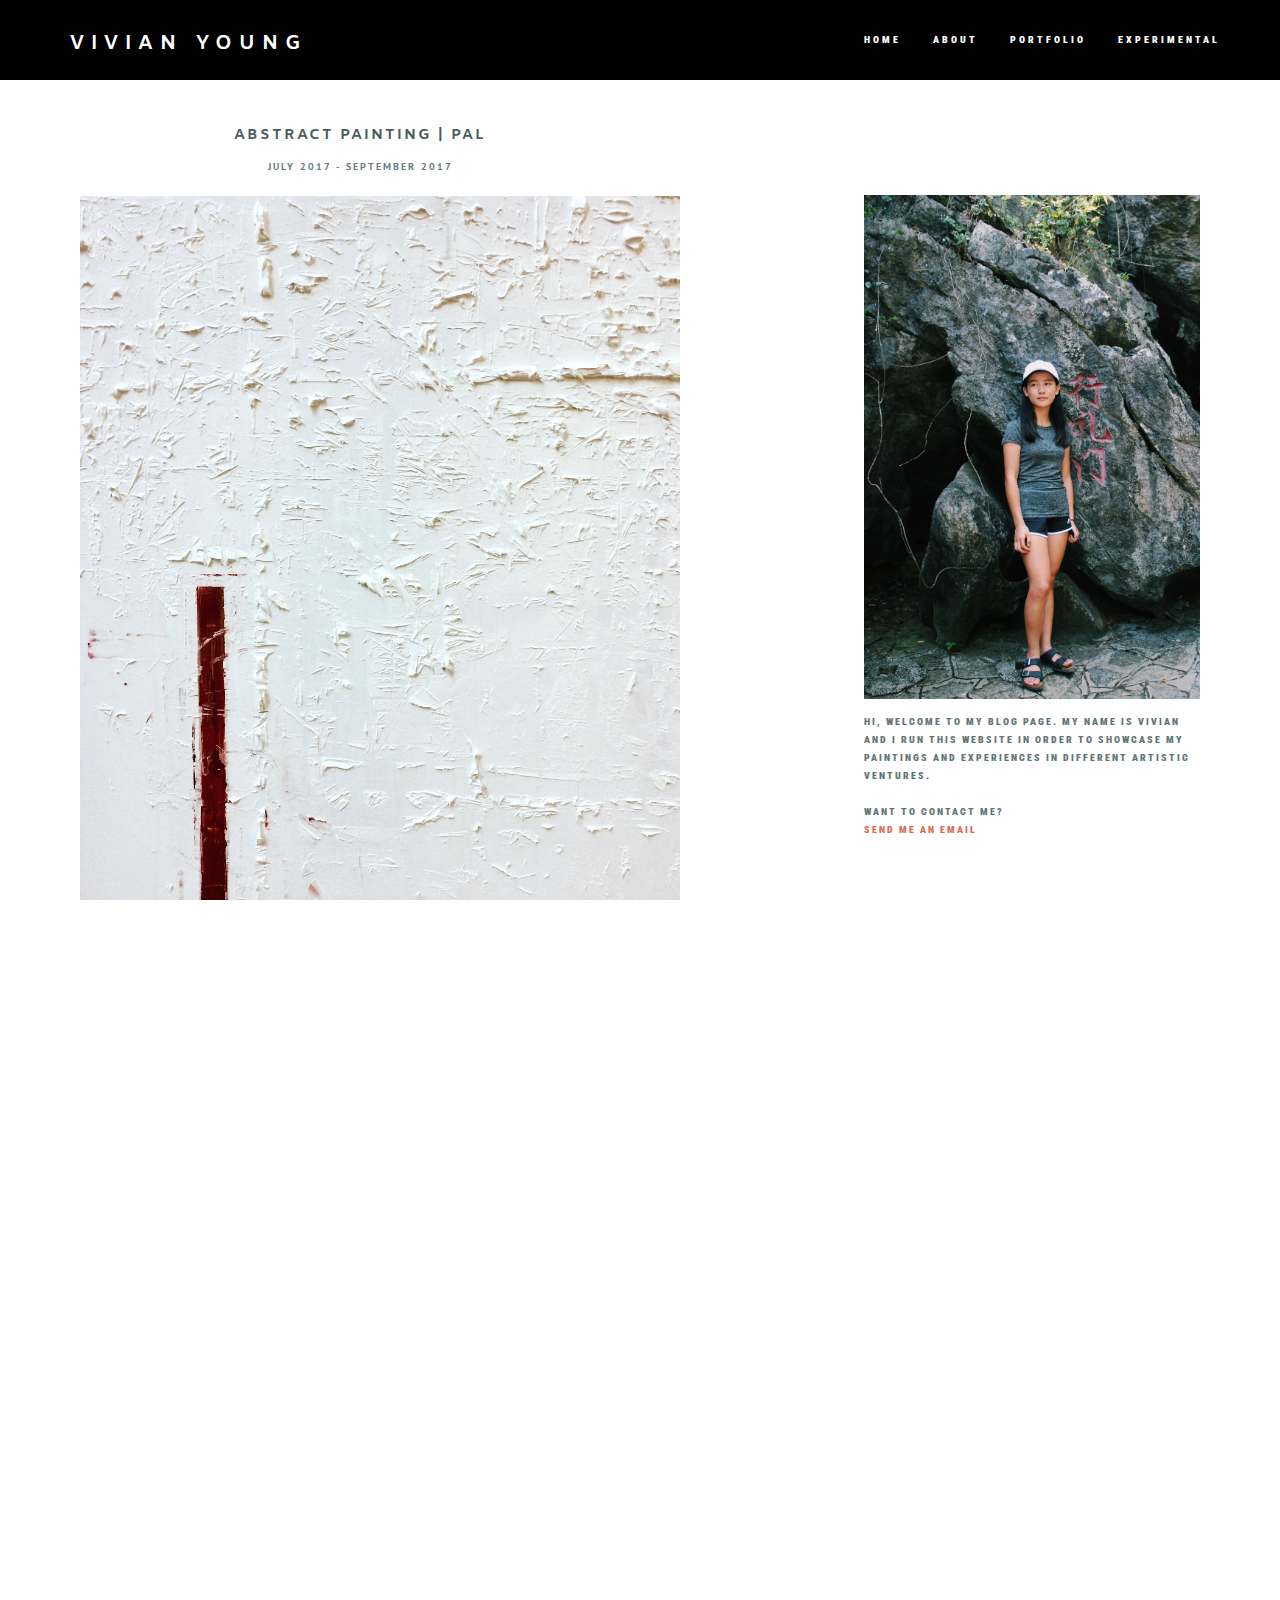
==== index.html @ 4f00ebea "Initial commit" ====
<!DOCTYPE html>
<html>
  <head>
    <link rel="shortcut icon" type="image/x-icon" href="resources/images/blackcircle.ico" />
    <link rel="stylesheet" type="text/css" href="resources/css/updates.css">
    <link href="https://fonts.googleapis.com/css?family=Amiko:600|Roboto+Condensed:300|PT+Sans" rel="stylesheet">
    <meta charset="utf-8">
    <title>Updates | Vivian Young</title>
  </head>
  <body>
    <!-- HEADER -->
    <div class="title">
      <a id="name" href="index.html">VIVIAN YOUNG</a>
      <!-- NAVIGATION BAR -->
      <div id="nav">
        <a href="index.html">HOME</a>
        <a href="about.html">ABOUT</a>
        <a href="portfolio_selection.html">PORTFOLIO</a>
        <!-- <a class="active" href="updates.html">BLOG</a> -->
        <!-- <div class="dropdown">
          <a class="active" style="padding-bottom:5px;" href="updates.html" class="dropbtn">BLOG</a>
          <div class="dropdown-content">
            <a href="pal.html">PAL</a>
            <a href="sfai.html">SFAI</a>
            <a href="wip.html">NUMU</a>
          </div>
        </div> -->
        <a href="experiments.html">EXPERIMENTAL</a>
      </div>
    </div>

    <!-- PAGE -->
    <div id="container">
      <div id="posts">
        <!-- POSTS -->
        <div id="PAL" class="post">
          <h3>ABSTRACT PAINTING | PAL</h3>
          <p>JULY 2017 - SEPTEMBER 2017</p>
          <br>
          <img src="resources/images/abstract1.jpg" width="600" style="padding-bottom:30px;">
          <center>
            <a href="pal.html" class="button">READ MORE</a>
          </center>
        </div>
        <hr>
        <div id="SFAI" class="post">
          <h3>SFAI PRECOLLEGE 2017</h3>
          <p>JUNE 2017 - JULY 2017</p>
          <br>
          <img src="resources/images/sfai_wip.jpg" width="600" style="padding-bottom:30px;">
          <center>
            <a href="sfai.html" class="button">READ MORE</a>
          </center>
        </div>
        <hr>
        <div id="NUMU" class="post">
          <h3>ART WORKSHOPS AT THE NEW MUSEUM OF LOS GATOS</h3>
          <p>DECEMBER 2016 - FEBRUARY 2017</p>
          <br>
          <img src="resources/images/numu.jpg" width="600" style="padding-bottom:30px;">
          <center>
            <a href="wip.html" class="button">READ MORE</a>
          </center>
        </div>
      </div>
      <!-- RIGHT SIDE -->
      <div id="right_side">
        <div id="bio">
          <img width="100%" src="resources/images/me.jpg">
          <p id="hello">
            HI, WELCOME TO MY BLOG PAGE. MY NAME IS VIVIAN AND I RUN THIS WEBSITE IN ORDER TO SHOWCASE MY
            PAINTINGS AND EXPERIENCES IN DIFFERENT ARTISTIC VENTURES.<br><br>
            WANT TO CONTACT ME?<br>
            <a href="mailto:vivianyoungart@gmail.com?Subject=Hello" target="_top">SEND ME AN EMAIL</a>
            <br><br>
          </p>
        </div>
      </div>
    </div>

<!-- FOOTER -->
    <div class= "footer" >
      <center>
        <p></p>
      </center>

      <a id="iglogo" class="logo" href="https://instagram.com/v.ivian.young" target="_blank">
        <img hspace="10" border="0" alt="Instagram" src="resources/images/iglogo.png" width="20" height="20">
      </a>
      <!-- <a id="youtube" class="logo" href="https://www.youtube.com/channel/UC4RAYYw8TmQG3kQbEzWCMYg" target="_blank">
        <img hspace="10" border="0" alt="Youtube" src="resources/images/youtube.png" height="20">
      </a> -->
      <a id="github" class="logo" href="https://github.com/vivianyoung" target="_blank">
        <img hspace="10" border="0" alt="Github" src="resources/images/githublogo.png" width="20" height="20">
      </a>

      <footer>COPYRIGHT &copy; 2017 | WEBSITE CODED AND DESIGNED BY VIVIAN YOUNG
      </footer>
    </div>

  </body>
</html>
---- resources/css/updates.css ----
html {
  font-family: "Roboto Condensed" , sans-serif;
  padding-bottom: 10px;
  padding-top: 30px;
  font-weight: 900;
  color: #7FA09F;

}
body, html
{
  max-width: 100%;
  overflow-x: hidden;
  width: 100%;
  height: 100%;
  padding: 0px;
  margin: 0px;
}

/* Change text selection color */
::selection {
  background: #F1F5F5; /* WebKit/Blink Browsers */
}
::-moz-selection {
  background: #F1F5F5; /* Gecko Browsers */
}

/* VIVIAN YOUNG */
.title {
  width: 100%;
  padding-top: 10px;
  padding-bottom: 15px;
  background-color: black;
}

.title #name {
  padding-top:20px;
  float: left;
  padding-left: 70px;
  color: white;
  font-family: 'Amiko', sans-serif;
  letter-spacing: 7px;
  font-size: 20px;
  /*text-shadow: 1px 4px 2px #A4BFBE;*/
  text-decoration: none;
}

.title #name:visited {
  color: white;
}

hr {
  margin-left: 50px;
  margin-right: 50px;
}

/* Navigation bar */
.title #nav {
  white-space: nowrap;
  line-height: 10px;
  padding-bottom: 20px;
  padding-top: 25px;
  font-size: 10px;
  text-align: right;
  /*margin-left: 60px;*/
  margin-right: 60px;
  word-spacing: 30px;
}

.title #nav a {
  letter-spacing: 3px;
  font-size: 10px;
  font-weight: bolder;
  color: white;
  text-decoration: none;
  padding-bottom: 0px;
}

.title #nav a:hover {
  color: white;
  border-bottom: solid 2px white;

  padding-bottom: 3px;
}

.title #nav .active {
    border-bottom: solid 2px white;
    display: inline;
    padding-bottom: 3px;
}

#container {
  display: inline-block;
  padding-bottom: 80px;
  padding-left: 80px;
  padding-right: 80px;
}

#posts {
  width: 50%;
  display: inline-block;
  float: left;
  padding-right: 0px;
  padding-left: 0px;
}

#container #posts .post {
  padding: 30px 0px;
  color: #677A7C;
  font-family: 'PT Sans', sans-serif;
  font-size: 10px;
  letter-spacing: 2px;
  text-align: center;
}

#container #posts .post h3 {
  font-family: 'Amiko', sans-serif;
  letter-spacing: 2px;
  font-size: 15px;
  color: #4B5C5D;
}

#container hr {
  width: auto;
}

#container #posts .button {
  -webkit-border-radius: 2;
  -moz-border-radius: 2;
  border-radius: 2px;
  font-family: 'Amiko', sans-serif;
  color: #677a7c;
  font-size: 10px;
  padding: 10px 20px;
  border: solid #677a7c 2px;
  text-decoration: none;
}

#container #posts .button:hover {
  background: #d7f0f2;
  text-decoration: none;
}

#container #right_side {
  display: inline-block;
  float: right;
  left: 0;
  right: 0;
  width: 30%;
  padding: 10px 0px;
}

#container #right_side img {
  padding-top: 105px;
}

#container #right_side #bio {
  padding-bottom: 20px;
}

#container #right_side #hello a {
  text-decoration: none;
  color: #DE6C59;
}

#container #right_side #hello a:hover {
  text-decoration: none;
  color: #FD360F;
}

#container #right_side #hello {
  font-family: 'Roboto Condensed', sans-serif;
  color: #5F7776;
  font-weight: bolder;
  letter-spacing: 2px;
  line-height: 18px;
  font-size: 10px;
  padding-bottom: 0px;
  margin-bottom: 0px;
  bottom: 0;
}

/* Logos */

.logo {
  text-decoration: none;
}

#iglogo {
  margin-left: 80px;
}

/* Images */

#image img {
  width: 80%;
  height: 70%;
  padding-bottom: 80px;
  padding-top: 30px;
}

/* Copyright */
footer {
  font-weight: 900;
  float: right;
  margin-right: 10%;
  letter-spacing: 3px;
  font-size: 10px;
}

/* Scrollbar */
::-webkit-scrollbar {
    width: 9px;
}

/* Track */
::-webkit-scrollbar-track {
    -webkit-border-radius: 10px;
    background-color: white;
}

/* Handle */
::-webkit-scrollbar-thumb {
    background: #F3F3F3;
    border: black;
}
/* Footer */

.footer{
  /*position: absolute;*/
  width:100%;
  right: 0;
  bottom: 0;
  left: 0;
  padding: 1rem;
  background-color: #F6F8F8;
}

/* DROP DOWN MENU /
/* Dropdown Button */
.dropbtn {
    font-family: "Roboto Condensed" , sans-serif;
    letter-spacing: 3px;
    font-size: 10px;
    font-weight: bolder;
    text-decoration: none;
    background-color: black;
    color: white;
    padding: 10px;
    border: none;
    cursor: pointer;
}

/* The container <div> - needed to position the dropdown content */
.dropdown {
    position: relative;
    display: inline-block;
}

/* Dropdown Content (Hidden by Default) */
.dropdown-content {
    display: none;
    position: absolute;
    background-color: #515E5E;
    min-width: 40px;
    z-index: 1;
}

/* Links inside the dropdown */
.dropdown-content a {
    color: black;
    padding: 15px 10px;
    text-decoration: none;
    display: block;
}

/* Change color of dropdown links on hover */
.dropdown-content a:hover {
  background-color: #657474;
  text-decoration: none;
}

/* Show the dropdown menu on hover */
.dropdown:hover .dropdown-content {
    display: block;
}

/* Change the background color of the dropdown button when the dropdown content is shown */
.dropdown:hover .dropbtn {
    background-color: #515E5E;
}
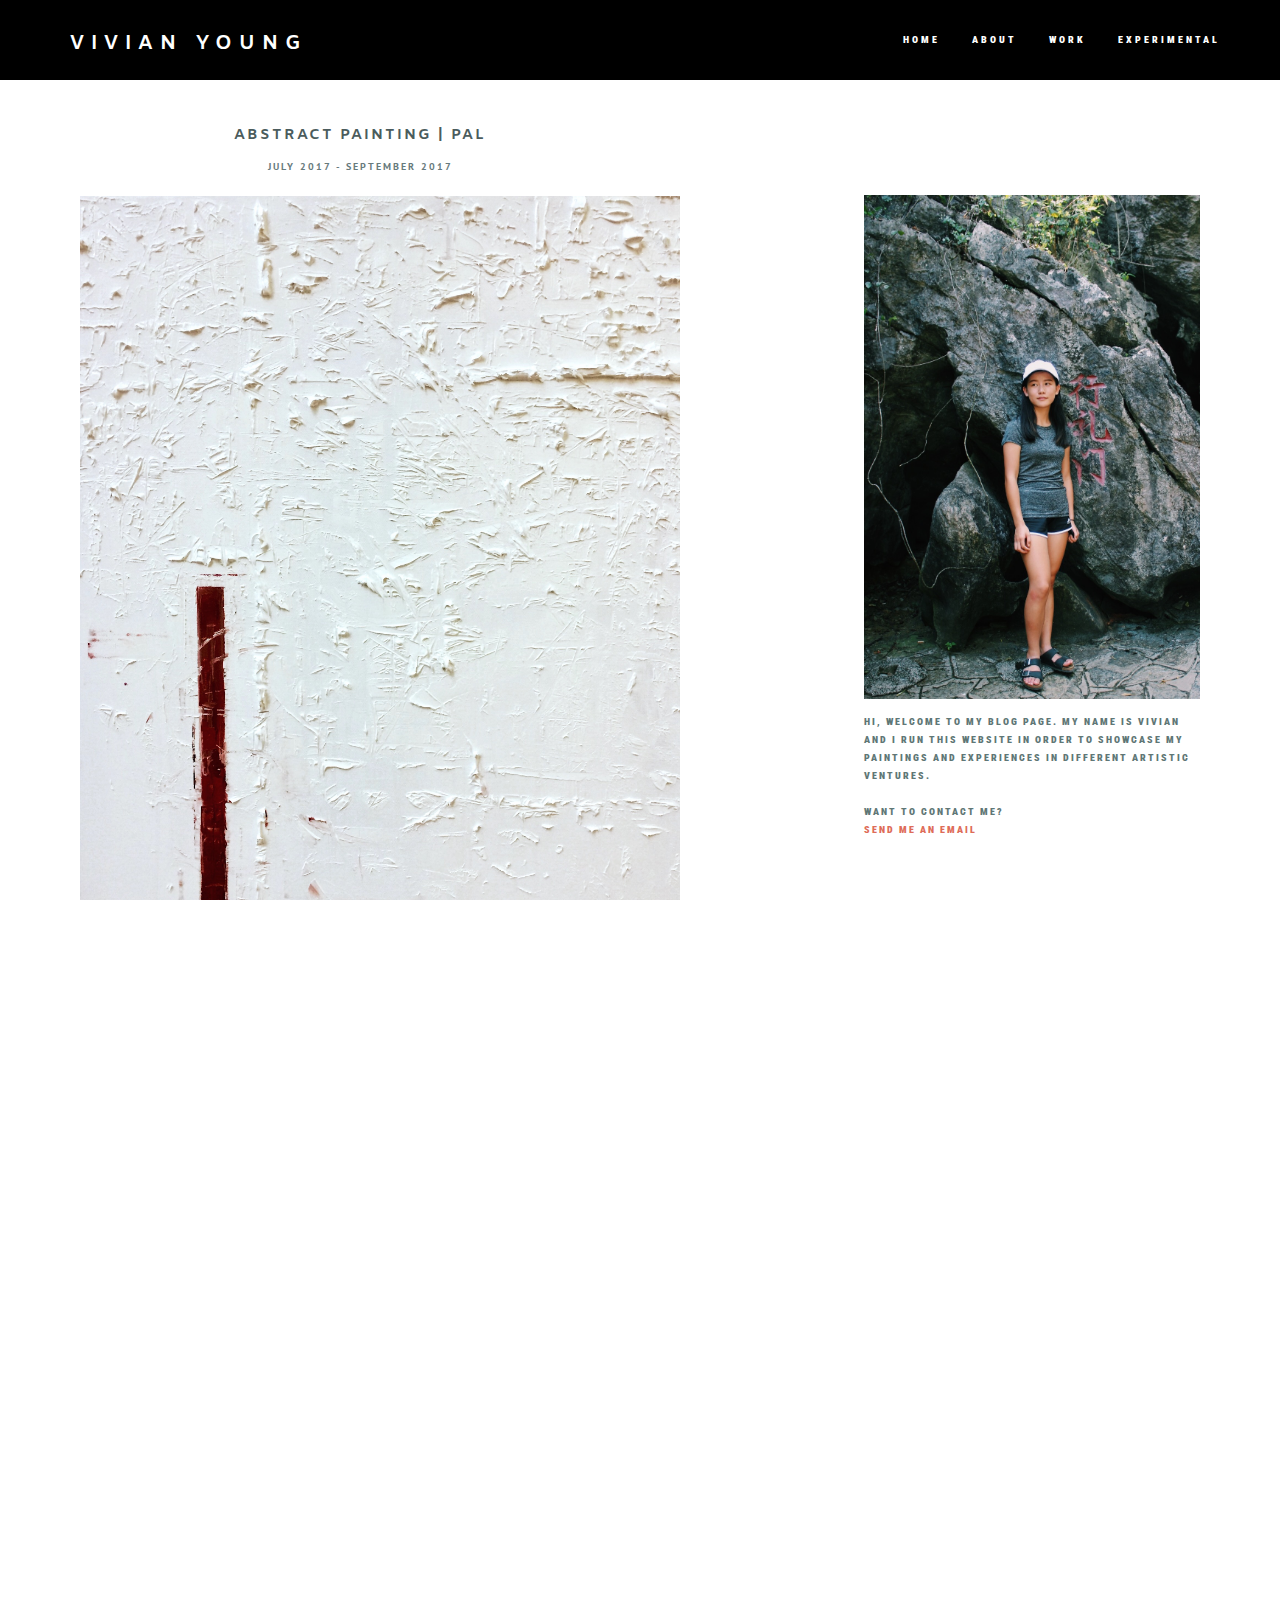
==== commit eebb542e: "Rename css page" ====
--- a/index.html
+++ b/index.html
@@ -2,7 +2,7 @@
 <html>
   <head>
     <link rel="shortcut icon" type="image/x-icon" href="resources/images/blackcircle.ico" />
-    <link rel="stylesheet" type="text/css" href="resources/css/updates.css">
+    <link rel="stylesheet" type="text/css" href="resources/css/index.css">
     <link href="https://fonts.googleapis.com/css?family=Amiko:600|Roboto+Condensed:300|PT+Sans" rel="stylesheet">
     <meta charset="utf-8">
     <title>Updates | Vivian Young</title>
@@ -13,19 +13,10 @@
       <a id="name" href="index.html">VIVIAN YOUNG</a>
       <!-- NAVIGATION BAR -->
       <div id="nav">
-        <a href="index.html">HOME</a>
-        <a href="about.html">ABOUT</a>
-        <a href="portfolio_selection.html">PORTFOLIO</a>
-        <!-- <a class="active" href="updates.html">BLOG</a> -->
-        <!-- <div class="dropdown">
-          <a class="active" style="padding-bottom:5px;" href="updates.html" class="dropbtn">BLOG</a>
-          <div class="dropdown-content">
-            <a href="pal.html">PAL</a>
-            <a href="sfai.html">SFAI</a>
-            <a href="wip.html">NUMU</a>
-          </div>
-        </div> -->
-        <a href="experiments.html">EXPERIMENTAL</a>
+        <a href="http://www.vivianyoung.co/index.html">HOME</a>
+        <a href="http://www.vivianyoung.co/about.html">ABOUT</a>
+        <a href="http://www.vivianyoung.co/portfolio_selection.html">WORK</a>
+        <a href="http://www.vivianyoung.co/experiments.html">EXPERIMENTAL</a>
       </div>
     </div>
 
--- a/resources/css/index.css
+++ b/resources/css/index.css
@@ -0,0 +1,290 @@
+html {
+  font-family: "Roboto Condensed" , sans-serif;
+  padding-bottom: 10px;
+  padding-top: 30px;
+  font-weight: 900;
+  color: #7FA09F;
+
+}
+body, html
+{
+  max-width: 100%;
+  overflow-x: hidden;
+  width: 100%;
+  height: 100%;
+  padding: 0px;
+  margin: 0px;
+}
+
+/* Change text selection color */
+::selection {
+  background: #F1F5F5; /* WebKit/Blink Browsers */
+}
+::-moz-selection {
+  background: #F1F5F5; /* Gecko Browsers */
+}
+
+/* VIVIAN YOUNG */
+.title {
+  width: 100%;
+  padding-top: 10px;
+  padding-bottom: 15px;
+  background-color: black;
+}
+
+.title #name {
+  padding-top:20px;
+  float: left;
+  padding-left: 70px;
+  color: white;
+  font-family: 'Amiko', sans-serif;
+  letter-spacing: 7px;
+  font-size: 20px;
+  /*text-shadow: 1px 4px 2px #A4BFBE;*/
+  text-decoration: none;
+}
+
+.title #name:visited {
+  color: white;
+}
+
+hr {
+  margin-left: 50px;
+  margin-right: 50px;
+}
+
+/* Navigation bar */
+.title #nav {
+  white-space: nowrap;
+  line-height: 10px;
+  padding-bottom: 20px;
+  padding-top: 25px;
+  font-size: 10px;
+  text-align: right;
+  /*margin-left: 60px;*/
+  margin-right: 60px;
+  word-spacing: 30px;
+}
+
+.title #nav a {
+  letter-spacing: 3px;
+  font-size: 10px;
+  font-weight: bolder;
+  color: white;
+  text-decoration: none;
+  padding-bottom: 0px;
+}
+
+.title #nav a:hover {
+  color: white;
+  border-bottom: solid 2px white;
+
+  padding-bottom: 3px;
+}
+
+.title #nav .active {
+    border-bottom: solid 2px white;
+    display: inline;
+    padding-bottom: 3px;
+}
+
+#container {
+  display: inline-block;
+  padding-bottom: 80px;
+  padding-left: 80px;
+  padding-right: 80px;
+}
+
+#posts {
+  width: 50%;
+  display: inline-block;
+  float: left;
+  padding-right: 0px;
+  padding-left: 0px;
+}
+
+#container #posts .post {
+  padding: 30px 0px;
+  color: #677A7C;
+  font-family: 'PT Sans', sans-serif;
+  font-size: 10px;
+  letter-spacing: 2px;
+  text-align: center;
+}
+
+#container #posts .post h3 {
+  font-family: 'Amiko', sans-serif;
+  letter-spacing: 2px;
+  font-size: 15px;
+  color: #4B5C5D;
+}
+
+#container hr {
+  width: auto;
+}
+
+#container #posts .button {
+  -webkit-border-radius: 2;
+  -moz-border-radius: 2;
+  border-radius: 2px;
+  font-family: 'Amiko', sans-serif;
+  color: #677a7c;
+  font-size: 10px;
+  padding: 10px 20px;
+  border: solid #677a7c 2px;
+  text-decoration: none;
+}
+
+#container #posts .button:hover {
+  background: #d7f0f2;
+  text-decoration: none;
+}
+
+#container #right_side {
+  display: inline-block;
+  float: right;
+  left: 0;
+  right: 0;
+  width: 30%;
+  padding: 10px 0px;
+}
+
+#container #right_side img {
+  padding-top: 105px;
+}
+
+#container #right_side #bio {
+  padding-bottom: 20px;
+}
+
+#container #right_side #hello a {
+  text-decoration: none;
+  color: #DE6C59;
+}
+
+#container #right_side #hello a:hover {
+  text-decoration: none;
+  color: #FD360F;
+}
+
+#container #right_side #hello {
+  font-family: 'Roboto Condensed', sans-serif;
+  color: #5F7776;
+  font-weight: bolder;
+  letter-spacing: 2px;
+  line-height: 18px;
+  font-size: 10px;
+  padding-bottom: 0px;
+  margin-bottom: 0px;
+  bottom: 0;
+}
+
+/* Logos */
+
+.logo {
+  text-decoration: none;
+}
+
+#iglogo {
+  margin-left: 80px;
+}
+
+/* Images */
+
+#image img {
+  width: 80%;
+  height: 70%;
+  padding-bottom: 80px;
+  padding-top: 30px;
+}
+
+/* Copyright */
+footer {
+  font-weight: 900;
+  float: right;
+  margin-right: 10%;
+  letter-spacing: 3px;
+  font-size: 10px;
+}
+
+/* Scrollbar */
+::-webkit-scrollbar {
+    width: 9px;
+}
+
+/* Track */
+::-webkit-scrollbar-track {
+    -webkit-border-radius: 10px;
+    background-color: white;
+}
+
+/* Handle */
+::-webkit-scrollbar-thumb {
+    background: #F3F3F3;
+    border: black;
+}
+/* Footer */
+
+.footer{
+  /*position: absolute;*/
+  width:100%;
+  right: 0;
+  bottom: 0;
+  left: 0;
+  padding: 1rem;
+  background-color: #F6F8F8;
+}
+
+/* DROP DOWN MENU /
+/* Dropdown Button */
+.dropbtn {
+    font-family: "Roboto Condensed" , sans-serif;
+    letter-spacing: 3px;
+    font-size: 10px;
+    font-weight: bolder;
+    text-decoration: none;
+    background-color: black;
+    color: white;
+    padding: 10px;
+    border: none;
+    cursor: pointer;
+}
+
+/* The container <div> - needed to position the dropdown content */
+.dropdown {
+    position: relative;
+    display: inline-block;
+}
+
+/* Dropdown Content (Hidden by Default) */
+.dropdown-content {
+    display: none;
+    position: absolute;
+    background-color: #515E5E;
+    min-width: 40px;
+    z-index: 1;
+}
+
+/* Links inside the dropdown */
+.dropdown-content a {
+    color: black;
+    padding: 15px 10px;
+    text-decoration: none;
+    display: block;
+}
+
+/* Change color of dropdown links on hover */
+.dropdown-content a:hover {
+  background-color: #657474;
+  text-decoration: none;
+}
+
+/* Show the dropdown menu on hover */
+.dropdown:hover .dropdown-content {
+    display: block;
+}
+
+/* Change the background color of the dropdown button when the dropdown content is shown */
+.dropdown:hover .dropbtn {
+    background-color: #515E5E;
+}
